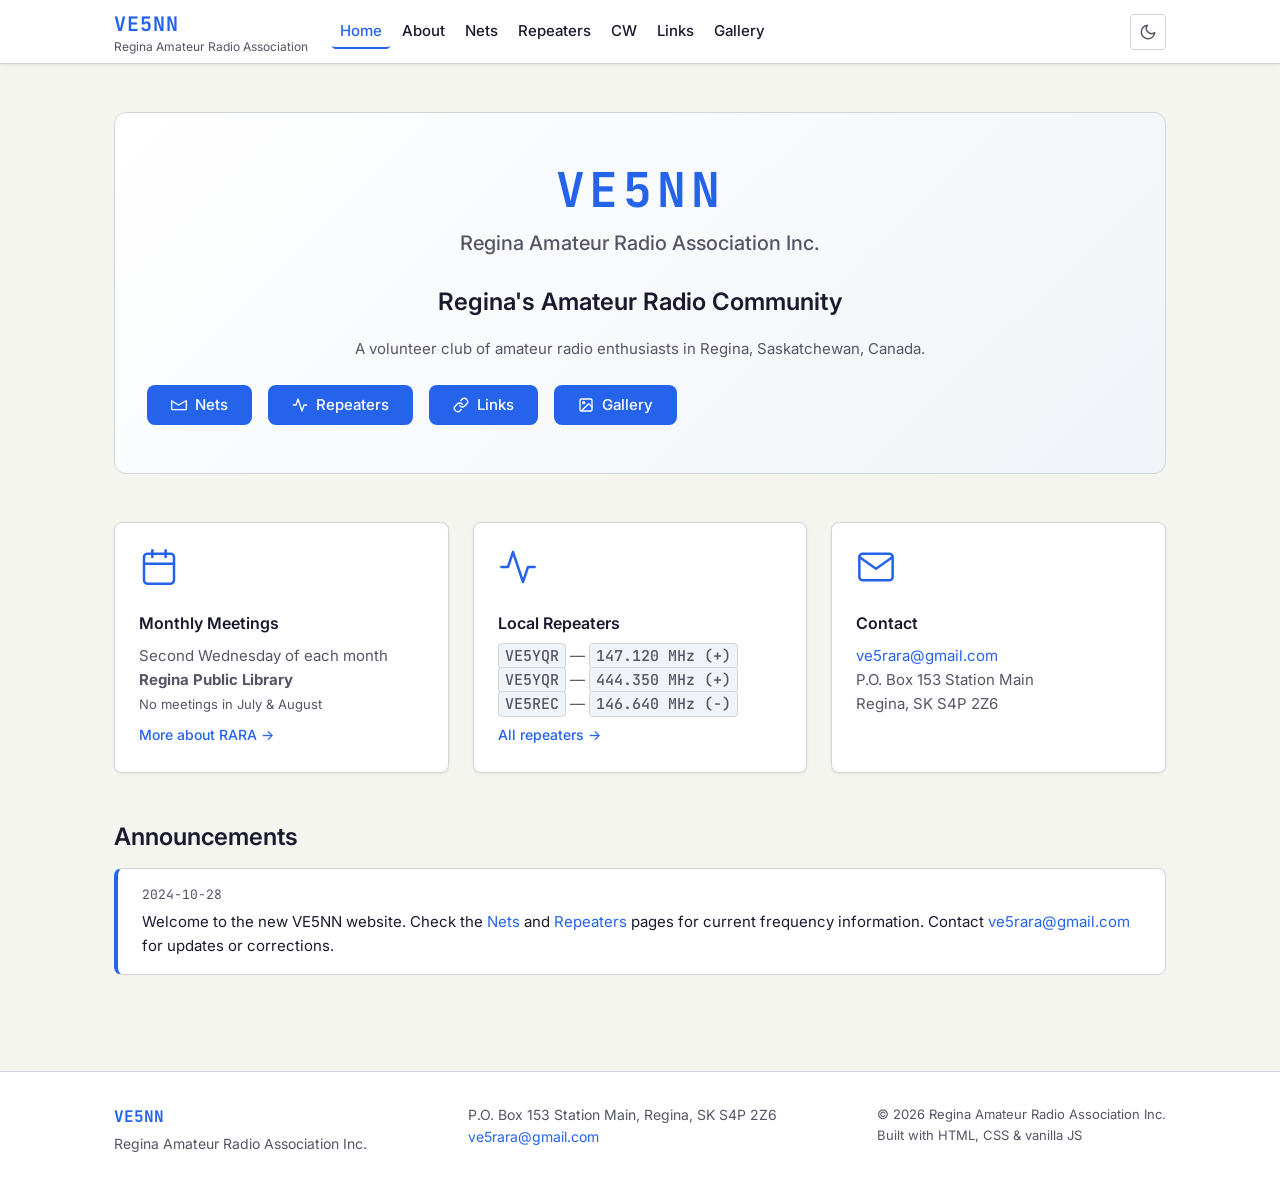
==== index.html @ cd39bb87 "Build VE5NN website — full static site for Regina Amateur Radio Association - 7 pages: Home, About, " ====
<!DOCTYPE html>
<html lang="en" data-theme="light">
<head>
  <meta charset="UTF-8">
  <meta name="viewport" content="width=device-width, initial-scale=1.0">
  <meta name="description" content="Regina Amateur Radio Association — VE5NN. Amateur radio enthusiasts in Regina, Saskatchewan. Meeting schedules, nets, repeaters, and club information.">
  <title>Home — VE5NN Regina Amateur Radio Association</title>
  <link rel="preconnect" href="https://fonts.googleapis.com">
  <link href="https://fonts.googleapis.com/css2?family=Inter:wght@400;500;600;700&family=JetBrains+Mono:wght@500&display=swap" rel="stylesheet">
  <link rel="stylesheet" href="css/reset.css">
  <link rel="stylesheet" href="css/variables.css">
  <link rel="stylesheet" href="css/layout.css">
  <link rel="stylesheet" href="css/components.css">
  <link rel="stylesheet" href="css/utilities.css">
</head>
<body>

  <a href="#main-content" class="skip-link">Skip to main content</a>

  <header role="banner">
    <div class="container">
      <a href="index.html" class="logo">
        VE5NN
        <span class="logo-subtitle">Regina Amateur Radio Association</span>
      </a>
      <nav role="navigation" aria-label="Main">
        <ul>
          <li><a href="index.html" aria-current="page">Home</a></li>
          <li><a href="about.html">About</a></li>
          <li><a href="nets.html">Nets</a></li>
          <li><a href="repeaters.html">Repeaters</a></li>
          <li><a href="cw.html">CW</a></li>
          <li><a href="links.html">Links</a></li>
          <li><a href="gallery.html">Gallery</a></li>
        </ul>
      </nav>
      <div class="header-actions">
        <button class="theme-toggle" aria-label="Switch to dark mode">
          <svg class="icon-moon" xmlns="http://www.w3.org/2000/svg" width="18" height="18" viewBox="0 0 24 24" fill="none" stroke="currentColor" stroke-width="2" stroke-linecap="round" stroke-linejoin="round" aria-hidden="true"><path d="M21 12.79A9 9 0 1 1 11.21 3 7 7 0 0 0 21 12.79z"/></svg>
          <svg class="icon-sun" xmlns="http://www.w3.org/2000/svg" width="18" height="18" viewBox="0 0 24 24" fill="none" stroke="currentColor" stroke-width="2" stroke-linecap="round" stroke-linejoin="round" aria-hidden="true" style="display:none"><circle cx="12" cy="12" r="5"/><line x1="12" y1="1" x2="12" y2="3"/><line x1="12" y1="21" x2="12" y2="23"/><line x1="4.22" y1="4.22" x2="5.64" y2="5.64"/><line x1="18.36" y1="18.36" x2="19.78" y2="19.78"/><line x1="1" y1="12" x2="3" y2="12"/><line x1="21" y1="12" x2="23" y2="12"/><line x1="4.22" y1="19.78" x2="5.64" y2="18.36"/><line x1="18.36" y1="5.64" x2="19.78" y2="4.22"/></svg>
        </button>
        <button class="nav-toggle" aria-label="Open menu" aria-expanded="false">
          <svg xmlns="http://www.w3.org/2000/svg" width="20" height="20" viewBox="0 0 24 24" fill="none" stroke="currentColor" stroke-width="2" stroke-linecap="round" stroke-linejoin="round" aria-hidden="true"><line x1="3" y1="6" x2="21" y2="6"/><line x1="3" y1="12" x2="21" y2="12"/><line x1="3" y1="18" x2="21" y2="18"/></svg>
        </button>
      </div>
    </div>
  </header>

  <!-- Mobile nav overlay -->
  <div class="nav-overlay" aria-hidden="true"></div>
  <nav class="mobile-nav" role="navigation" aria-label="Mobile menu">
    <div class="mobile-nav-header">
      <span class="logo" style="font-size:1rem;">VE5NN</span>
      <button class="mobile-nav-close" aria-label="Close menu">
        <svg xmlns="http://www.w3.org/2000/svg" width="20" height="20" viewBox="0 0 24 24" fill="none" stroke="currentColor" stroke-width="2" stroke-linecap="round" stroke-linejoin="round" aria-hidden="true"><line x1="18" y1="6" x2="6" y2="18"/><line x1="6" y1="6" x2="18" y2="18"/></svg>
      </button>
    </div>
    <ul>
      <li><a href="index.html" aria-current="page">Home</a></li>
      <li><a href="about.html">About</a></li>
      <li><a href="nets.html">Nets</a></li>
      <li><a href="repeaters.html">Repeaters</a></li>
      <li><a href="cw.html">CW</a></li>
      <li><a href="links.html">Links</a></li>
      <li><a href="gallery.html">Gallery</a></li>
    </ul>
  </nav>

  <main role="main" id="main-content">
    <div class="container">

      <!-- Hero -->
      <section class="hero" aria-label="Welcome">
        <div class="hero-callsign">VE5NN</div>
        <div class="hero-name">Regina Amateur Radio Association Inc.</div>
        <p class="hero-tagline">Regina's Amateur Radio Community</p>
        <p class="text-secondary" style="font-size:0.9375rem;">A volunteer club of amateur radio enthusiasts in Regina, Saskatchewan, Canada.</p>
        <div class="quick-links mt-lg">
          <a href="nets.html" class="quick-link-btn">
            <svg xmlns="http://www.w3.org/2000/svg" width="16" height="16" viewBox="0 0 24 24" fill="none" stroke="currentColor" stroke-width="2" stroke-linecap="round" stroke-linejoin="round" aria-hidden="true"><path d="M1 6l10.5 6L22 6"/><path d="M1 6v12a1 1 0 001 1h20a1 1 0 001-1V6"/></svg>
            Nets
          </a>
          <a href="repeaters.html" class="quick-link-btn">
            <svg xmlns="http://www.w3.org/2000/svg" width="16" height="16" viewBox="0 0 24 24" fill="none" stroke="currentColor" stroke-width="2" stroke-linecap="round" stroke-linejoin="round" aria-hidden="true"><polyline points="22 12 18 12 15 21 9 3 6 12 2 12"/></svg>
            Repeaters
          </a>
          <a href="links.html" class="quick-link-btn">
            <svg xmlns="http://www.w3.org/2000/svg" width="16" height="16" viewBox="0 0 24 24" fill="none" stroke="currentColor" stroke-width="2" stroke-linecap="round" stroke-linejoin="round" aria-hidden="true"><path d="M10 13a5 5 0 007.54.54l3-3a5 5 0 00-7.07-7.07l-1.72 1.71"/><path d="M14 11a5 5 0 00-7.54-.54l-3 3a5 5 0 007.07 7.07l1.71-1.71"/></svg>
            Links
          </a>
          <a href="gallery.html" class="quick-link-btn">
            <svg xmlns="http://www.w3.org/2000/svg" width="16" height="16" viewBox="0 0 24 24" fill="none" stroke="currentColor" stroke-width="2" stroke-linecap="round" stroke-linejoin="round" aria-hidden="true"><rect x="3" y="3" width="18" height="18" rx="2"/><circle cx="8.5" cy="8.5" r="1.5"/><polyline points="21 15 16 10 5 21"/></svg>
            Gallery
          </a>
        </div>
      </section>

      <!-- Quick Info Cards -->
      <section class="section" aria-label="Quick information">
        <div class="cards-grid">

          <div class="card">
            <svg class="card-icon" xmlns="http://www.w3.org/2000/svg" viewBox="0 0 24 24" fill="none" stroke="currentColor" stroke-width="1.5" stroke-linecap="round" stroke-linejoin="round" aria-hidden="true"><rect x="3" y="4" width="18" height="18" rx="2" ry="2"/><line x1="16" y1="2" x2="16" y2="6"/><line x1="8" y1="2" x2="8" y2="6"/><line x1="3" y1="10" x2="21" y2="10"/></svg>
            <div class="card-title">Monthly Meetings</div>
            <div class="card-content">
              Second Wednesday of each month<br>
              <strong>Regina Public Library</strong><br>
              <span class="text-xs text-secondary">No meetings in July &amp; August</span>
            </div>
            <a href="about.html" class="card-link">More about RARA →</a>
          </div>

          <div class="card">
            <svg class="card-icon" xmlns="http://www.w3.org/2000/svg" viewBox="0 0 24 24" fill="none" stroke="currentColor" stroke-width="1.5" stroke-linecap="round" stroke-linejoin="round" aria-hidden="true"><polyline points="22 12 18 12 15 21 9 3 6 12 2 12"/></svg>
            <div class="card-title">Local Repeaters</div>
            <div class="card-content">
              <span class="freq">VE5YQR</span> — <span class="freq">147.120 MHz (+)</span><br>
              <span class="freq">VE5YQR</span> — <span class="freq">444.350 MHz (+)</span><br>
              <span class="freq">VE5REC</span> — <span class="freq">146.640 MHz (−)</span>
            </div>
            <a href="repeaters.html" class="card-link">All repeaters →</a>
          </div>

          <div class="card">
            <svg class="card-icon" xmlns="http://www.w3.org/2000/svg" viewBox="0 0 24 24" fill="none" stroke="currentColor" stroke-width="1.5" stroke-linecap="round" stroke-linejoin="round" aria-hidden="true"><path d="M4 4h16c1.1 0 2 .9 2 2v12c0 1.1-.9 2-2 2H4c-1.1 0-2-.9-2-2V6c0-1.1.9-2 2-2z"/><polyline points="22,6 12,13 2,6"/></svg>
            <div class="card-title">Contact</div>
            <div class="card-content">
              <a href="mailto:ve5rara@gmail.com" style="color:var(--color-accent)">ve5rara@gmail.com</a><br>
              P.O. Box 153 Station Main<br>
              Regina, SK S4P 2Z6
            </div>
          </div>

        </div>
      </section>

      <!-- Announcements -->
      <section class="section" aria-label="Announcements">
        <h2 class="section-title">Announcements</h2>
        <div class="announcement-list">
          <div class="announcement-item">
            <div class="announcement-date">2024-10-28</div>
            <p class="announcement-text">Welcome to the new VE5NN website. Check the <a href="nets.html" style="color:var(--color-accent)">Nets</a> and <a href="repeaters.html" style="color:var(--color-accent)">Repeaters</a> pages for current frequency information. Contact <a href="mailto:ve5rara@gmail.com" style="color:var(--color-accent)">ve5rara@gmail.com</a> for updates or corrections.</p>
          </div>
        </div>
      </section>

    </div>
  </main>

  <footer role="contentinfo">
    <div class="container">
      <div>
        <span class="footer-brand">VE5NN</span>
        <span class="text-sm">Regina Amateur Radio Association Inc.</span>
      </div>
      <div class="text-sm">
        P.O. Box 153 Station Main, Regina, SK S4P 2Z6<br>
        <a href="mailto:ve5rara@gmail.com">ve5rara@gmail.com</a>
      </div>
      <div class="text-xs text-secondary">
        &copy; <span id="year"></span> Regina Amateur Radio Association Inc.<br>
        Built with HTML, CSS &amp; vanilla JS
      </div>
    </div>
  </footer>

  <script defer src="js/theme.js"></script>
  <script defer src="js/nav.js"></script>
</body>
</html>
---- css/variables.css ----
/* CSS Custom Properties */

:root {
  /* Light theme (default) */
  --color-bg: #F5F5F0;
  --color-surface: #FFFFFF;
  --color-text-primary: #1A1A2E;
  --color-text-secondary: #555566;
  --color-accent: #2563EB;
  --color-accent-hover: #1D4ED8;
  --color-accent-secondary: #16A34A;
  --color-border: #D1D5DB;
  --color-mono-bg: #F0F4F8;

  /* Spacing */
  --space-xs: 0.25rem;
  --space-sm: 0.5rem;
  --space-md: 1rem;
  --space-lg: 1.5rem;
  --space-xl: 2rem;
  --space-2xl: 3rem;

  /* Typography */
  --font-body: 'Inter', system-ui, -apple-system, sans-serif;
  --font-mono: 'JetBrains Mono', 'Courier New', monospace;

  /* Layout */
  --max-width: 1100px;
  --header-height: 64px;

  /* Borders & radius */
  --radius-sm: 4px;
  --radius-md: 8px;
  --radius-lg: 12px;

  /* Shadows */
  --shadow-sm: 0 1px 3px rgba(0, 0, 0, 0.08);
  --shadow-md: 0 4px 12px rgba(0, 0, 0, 0.1);

  /* Transitions */
  --transition: 200ms ease;
}

[data-theme="dark"] {
  --color-bg: #0F0F1A;
  --color-surface: #1A1A2E;
  --color-text-primary: #E5E5E5;
  --color-text-secondary: #9CA3AF;
  --color-accent: #3B82F6;
  --color-accent-hover: #60A5FA;
  --color-accent-secondary: #22C55E;
  --color-border: #374151;
  --color-mono-bg: #1E293B;
  --shadow-sm: 0 1px 3px rgba(0, 0, 0, 0.3);
  --shadow-md: 0 4px 12px rgba(0, 0, 0, 0.4);
}

@media (prefers-reduced-motion: reduce) {
  *, *::before, *::after {
    animation-duration: 0.01ms !important;
    animation-iteration-count: 1 !important;
    transition-duration: 0.01ms !important;
  }
}
---- css/layout.css ----
/* Layout — Header, Footer, Grid, Responsive */

body {
  font-family: var(--font-body);
  background-color: var(--color-bg);
  color: var(--color-text-primary);
  font-size: 1rem;
  line-height: 1.6;
  transition: background-color var(--transition), color var(--transition);
}

/* Skip to content */
.skip-link {
  position: absolute;
  left: -9999px;
  top: var(--space-sm);
  z-index: 9999;
  padding: var(--space-sm) var(--space-md);
  background: var(--color-accent);
  color: #fff;
  border-radius: var(--radius-sm);
  font-weight: 600;
}
.skip-link:focus {
  left: var(--space-md);
}

/* Container */
.container {
  width: 100%;
  max-width: var(--max-width);
  margin: 0 auto;
  padding: 0 var(--space-lg);
}

/* ── Header ── */
header[role="banner"] {
  position: sticky;
  top: 0;
  z-index: 100;
  height: var(--header-height);
  background-color: var(--color-surface);
  border-bottom: 1px solid var(--color-border);
  box-shadow: var(--shadow-sm);
  transition: background-color var(--transition);
}

header[role="banner"] .container {
  height: 100%;
  display: flex;
  align-items: center;
  gap: var(--space-lg);
}

.logo {
  font-family: var(--font-mono);
  font-weight: 700;
  font-size: 1.25rem;
  color: var(--color-accent);
  letter-spacing: 0.05em;
  white-space: nowrap;
  flex-shrink: 0;
}
.logo:hover { color: var(--color-accent-hover); }

.logo-subtitle {
  font-family: var(--font-body);
  font-size: 0.75rem;
  font-weight: 400;
  color: var(--color-text-secondary);
  display: block;
  line-height: 1.2;
  letter-spacing: 0;
}

nav[role="navigation"] {
  flex: 1;
}

nav[role="navigation"] ul {
  display: flex;
  gap: var(--space-xs);
}

nav[role="navigation"] a {
  display: block;
  padding: var(--space-xs) var(--space-sm);
  font-size: 0.9375rem;
  font-weight: 500;
  color: var(--color-text-primary);
  border-radius: var(--radius-sm);
  border-bottom: 2px solid transparent;
  transition: color var(--transition), border-color var(--transition), background-color var(--transition);
}

nav[role="navigation"] a:hover,
nav[role="navigation"] a:focus-visible {
  color: var(--color-accent);
  background-color: color-mix(in srgb, var(--color-accent) 8%, transparent);
}

nav[role="navigation"] a[aria-current="page"] {
  color: var(--color-accent);
  border-bottom-color: var(--color-accent);
}

/* Header buttons */
.header-actions {
  display: flex;
  align-items: center;
  gap: var(--space-sm);
  margin-left: auto;
}

.theme-toggle,
.nav-toggle {
  background: none;
  border: 1px solid var(--color-border);
  border-radius: var(--radius-sm);
  padding: var(--space-xs);
  cursor: pointer;
  color: var(--color-text-secondary);
  display: flex;
  align-items: center;
  justify-content: center;
  width: 36px;
  height: 36px;
  transition: color var(--transition), border-color var(--transition), background-color var(--transition);
}

.theme-toggle:hover,
.nav-toggle:hover {
  color: var(--color-accent);
  border-color: var(--color-accent);
}

.theme-toggle:focus-visible,
.nav-toggle:focus-visible {
  outline: 2px solid var(--color-accent);
  outline-offset: 2px;
}

.nav-toggle { display: none; }

/* ── Mobile Nav Overlay ── */
.nav-overlay {
  display: none;
  position: fixed;
  inset: 0;
  background: rgba(0, 0, 0, 0.5);
  z-index: 200;
}

.nav-overlay.open { display: block; }

.mobile-nav {
  position: fixed;
  top: 0;
  right: -100%;
  width: min(320px, 85vw);
  height: 100%;
  background: var(--color-surface);
  z-index: 201;
  padding: var(--space-lg);
  transition: right 0.25s ease;
  overflow-y: auto;
  box-shadow: var(--shadow-md);
}

.mobile-nav.open { right: 0; }

.mobile-nav-header {
  display: flex;
  justify-content: space-between;
  align-items: center;
  margin-bottom: var(--space-xl);
  padding-bottom: var(--space-md);
  border-bottom: 1px solid var(--color-border);
}

.mobile-nav-close {
  background: none;
  border: none;
  cursor: pointer;
  color: var(--color-text-secondary);
  padding: var(--space-xs);
  border-radius: var(--radius-sm);
}

.mobile-nav ul {
  display: flex;
  flex-direction: column;
  gap: var(--space-xs);
}

.mobile-nav a {
  display: block;
  padding: var(--space-sm) var(--space-md);
  font-size: 1rem;
  font-weight: 500;
  color: var(--color-text-primary);
  border-radius: var(--radius-sm);
  border-left: 3px solid transparent;
  transition: color var(--transition), background-color var(--transition), border-color var(--transition);
}

.mobile-nav a:hover,
.mobile-nav a[aria-current="page"] {
  color: var(--color-accent);
  background-color: color-mix(in srgb, var(--color-accent) 8%, transparent);
  border-left-color: var(--color-accent);
}

/* ── Main Content ── */
main[role="main"] {
  min-height: calc(100vh - var(--header-height) - 160px);
  padding: var(--space-2xl) 0;
}

.page-title {
  font-size: 2rem;
  font-weight: 700;
  color: var(--color-text-primary);
  margin-bottom: var(--space-xl);
  padding-bottom: var(--space-md);
  border-bottom: 2px solid var(--color-border);
  line-height: 1.3;
}

.section {
  margin-bottom: var(--space-2xl);
}

.section-title {
  font-size: 1.5rem;
  font-weight: 600;
  margin-bottom: var(--space-md);
  color: var(--color-text-primary);
  line-height: 1.3;
}

.section-subtitle {
  font-size: 1.25rem;
  font-weight: 600;
  margin-bottom: var(--space-md);
  color: var(--color-text-primary);
}

/* ── Footer ── */
footer[role="contentinfo"] {
  background-color: var(--color-surface);
  border-top: 1px solid var(--color-border);
  padding: var(--space-xl) 0;
  color: var(--color-text-secondary);
  font-size: 0.875rem;
}

footer[role="contentinfo"] .container {
  display: flex;
  flex-wrap: wrap;
  gap: var(--space-md);
  justify-content: space-between;
  align-items: flex-start;
}

.footer-brand {
  font-family: var(--font-mono);
  font-weight: 700;
  font-size: 1rem;
  color: var(--color-accent);
  display: block;
  margin-bottom: var(--space-xs);
}

footer a {
  color: var(--color-accent);
  transition: color var(--transition);
}
footer a:hover { color: var(--color-accent-hover); }

/* ── Hero ── */
.hero {
  background: linear-gradient(135deg, var(--color-surface) 0%, var(--color-mono-bg) 100%);
  border: 1px solid var(--color-border);
  border-radius: var(--radius-lg);
  padding: var(--space-2xl) var(--space-xl);
  margin-bottom: var(--space-2xl);
  text-align: center;
}

.hero-callsign {
  font-family: var(--font-mono);
  font-size: 3rem;
  font-weight: 700;
  color: var(--color-accent);
  letter-spacing: 0.1em;
  line-height: 1.2;
}

.hero-name {
  font-size: 1.25rem;
  font-weight: 500;
  color: var(--color-text-secondary);
  margin-top: var(--space-sm);
  margin-bottom: var(--space-lg);
}

.hero-tagline {
  font-size: 1.5rem;
  font-weight: 600;
  color: var(--color-text-primary);
  margin-bottom: var(--space-md);
}

/* ── Quick Info Cards ── */
.cards-grid {
  display: grid;
  grid-template-columns: repeat(auto-fit, minmax(260px, 1fr));
  gap: var(--space-lg);
  margin-bottom: var(--space-2xl);
}

/* ── Quick Links Row ── */
.quick-links {
  display: flex;
  flex-wrap: wrap;
  gap: var(--space-md);
  margin-top: var(--space-lg);
}

.quick-link-btn {
  display: inline-flex;
  align-items: center;
  gap: var(--space-sm);
  padding: var(--space-sm) var(--space-lg);
  background: var(--color-accent);
  color: #fff;
  border-radius: var(--radius-md);
  font-weight: 500;
  font-size: 0.9375rem;
  transition: background-color var(--transition), transform var(--transition);
}
.quick-link-btn:hover {
  background: var(--color-accent-hover);
  color: #fff;
  transform: translateY(-1px);
}

/* ── Responsive ── */
@media (max-width: 640px) {
  nav[role="navigation"] { display: none; }
  .nav-toggle { display: flex; }

  .hero-callsign { font-size: 2rem; }
  .hero-tagline { font-size: 1.25rem; }

  .page-title { font-size: 1.5rem; }
  .section-title { font-size: 1.25rem; }

  footer[role="contentinfo"] .container {
    flex-direction: column;
  }
}

@media (min-width: 641px) {
  .nav-toggle { display: none; }
}
---- css/components.css ----
/* Components — Cards, Tables, Alerts, Gallery */

/* ── Info Card ── */
.card {
  background: var(--color-surface);
  border: 1px solid var(--color-border);
  border-radius: var(--radius-md);
  padding: var(--space-lg);
  box-shadow: var(--shadow-sm);
  transition: box-shadow var(--transition), transform var(--transition);
}

.card:hover {
  box-shadow: var(--shadow-md);
  transform: translateY(-2px);
}

.card-icon {
  width: 2.5rem;
  height: 2.5rem;
  color: var(--color-accent);
  margin-bottom: var(--space-md);
}

.card-title {
  font-size: 1rem;
  font-weight: 600;
  margin-bottom: var(--space-sm);
  color: var(--color-text-primary);
}

.card-content {
  font-size: 0.9375rem;
  color: var(--color-text-secondary);
  line-height: 1.6;
}

.card-link {
  display: inline-block;
  margin-top: var(--space-sm);
  color: var(--color-accent);
  font-size: 0.875rem;
  font-weight: 500;
  transition: color var(--transition);
}
.card-link:hover { color: var(--color-accent-hover); text-decoration: underline; }

/* ── Data Table ── */
.table-wrapper {
  overflow-x: auto;
  -webkit-overflow-scrolling: touch;
  border: 1px solid var(--color-border);
  border-radius: var(--radius-md);
  box-shadow: var(--shadow-sm);
}

.data-table {
  width: 100%;
  border-collapse: collapse;
  font-size: 0.875rem;
  background: var(--color-surface);
}

.data-table thead {
  background: var(--color-mono-bg);
}

.data-table th {
  text-align: left;
  padding: 0.75rem 1rem;
  border-bottom: 2px solid var(--color-accent);
  font-weight: 600;
  font-size: 0.8125rem;
  text-transform: uppercase;
  letter-spacing: 0.05em;
  color: var(--color-text-secondary);
  white-space: nowrap;
}

.data-table td {
  padding: 0.625rem 1rem;
  border-bottom: 1px solid var(--color-border);
  color: var(--color-text-primary);
}

.data-table tbody tr:last-child td {
  border-bottom: none;
}

.data-table tbody tr:hover {
  background-color: color-mix(in srgb, var(--color-accent) 4%, transparent);
}

/* ── Alert Banner ── */
.alert {
  padding: 0.75rem 1rem;
  border-radius: var(--radius-sm);
  border-left: 3px solid var(--color-accent-secondary);
  background-color: color-mix(in srgb, var(--color-accent-secondary) 10%, transparent);
  font-size: 0.875rem;
  color: var(--color-text-primary);
  margin-bottom: var(--space-lg);
}

.alert strong { font-weight: 600; }

.alert-info {
  border-left-color: var(--color-accent);
  background-color: color-mix(in srgb, var(--color-accent) 8%, transparent);
}

/* ── Link Card (Links page) ── */
.link-category {
  margin-bottom: var(--space-xl);
}

.link-category-title {
  font-size: 1.25rem;
  font-weight: 600;
  margin-bottom: var(--space-md);
  padding-bottom: var(--space-sm);
  border-bottom: 1px solid var(--color-border);
  color: var(--color-text-primary);
}

.link-list {
  display: flex;
  flex-direction: column;
  gap: var(--space-sm);
}

.link-item {
  display: flex;
  align-items: flex-start;
  gap: var(--space-sm);
  padding: var(--space-sm) var(--space-md);
  background: var(--color-surface);
  border: 1px solid var(--color-border);
  border-radius: var(--radius-sm);
  transition: border-color var(--transition), box-shadow var(--transition);
}

.link-item:hover {
  border-color: var(--color-accent);
  box-shadow: var(--shadow-sm);
}

.link-item a {
  color: var(--color-accent);
  font-weight: 500;
  font-size: 0.9375rem;
  flex: 1;
  transition: color var(--transition);
}

.link-item a:hover {
  color: var(--color-accent-hover);
  text-decoration: underline;
}

.link-ext-icon {
  flex-shrink: 0;
  width: 14px;
  height: 14px;
  color: var(--color-text-secondary);
  margin-top: 3px;
}

/* ── Gallery Grid ── */
.gallery-grid {
  display: grid;
  grid-template-columns: repeat(3, 1fr);
  gap: var(--space-md);
}

.gallery-tile {
  border-radius: var(--radius-md);
  overflow: hidden;
  background: var(--color-surface);
  border: 1px solid var(--color-border);
  cursor: pointer;
  transition: transform var(--transition), box-shadow var(--transition);
}

.gallery-tile:hover {
  transform: scale(1.02);
  box-shadow: var(--shadow-md);
}

.gallery-tile-img {
  width: 100%;
  aspect-ratio: 4 / 3;
  object-fit: cover;
  background: var(--color-mono-bg);
  display: flex;
  align-items: center;
  justify-content: center;
  color: var(--color-text-secondary);
  font-size: 0.875rem;
}

.gallery-tile-caption {
  padding: var(--space-sm) var(--space-md);
  font-size: 0.8125rem;
  color: var(--color-text-secondary);
}

.gallery-tile-caption strong {
  color: var(--color-text-primary);
  display: block;
  font-size: 0.875rem;
}

/* ── Gallery Lightbox ── */
.lightbox-overlay {
  display: none;
  position: fixed;
  inset: 0;
  background: rgba(0, 0, 0, 0.85);
  z-index: 300;
  align-items: center;
  justify-content: center;
  padding: var(--space-lg);
}

.lightbox-overlay.open {
  display: flex;
}

.lightbox-content {
  position: relative;
  max-width: 900px;
  width: 100%;
}

.lightbox-img {
  width: 100%;
  border-radius: var(--radius-md);
}

.lightbox-close {
  position: absolute;
  top: -40px;
  right: 0;
  background: none;
  border: none;
  color: #fff;
  font-size: 1.5rem;
  cursor: pointer;
  padding: var(--space-xs);
}

/* ── Announcement ── */
.announcement-list {
  display: flex;
  flex-direction: column;
  gap: var(--space-md);
}

.announcement-item {
  padding: var(--space-md) var(--space-lg);
  background: var(--color-surface);
  border: 1px solid var(--color-border);
  border-radius: var(--radius-md);
  border-left: 4px solid var(--color-accent);
}

.announcement-date {
  font-size: 0.8125rem;
  color: var(--color-text-secondary);
  margin-bottom: var(--space-xs);
  font-family: var(--font-mono);
}

.announcement-text {
  font-size: 0.9375rem;
  color: var(--color-text-primary);
}

/* ── CW Stub ── */
.cw-stub {
  text-align: center;
  padding: var(--space-2xl);
  background: var(--color-surface);
  border: 1px solid var(--color-border);
  border-radius: var(--radius-lg);
}

.cw-stub-title {
  font-family: var(--font-mono);
  font-size: 1.5rem;
  color: var(--color-accent);
  margin-bottom: var(--space-md);
}

/* ── Prose text ── */
.prose p {
  margin-bottom: var(--space-md);
  color: var(--color-text-primary);
}

.prose p:last-child {
  margin-bottom: 0;
}

.prose a {
  color: var(--color-accent);
  text-decoration: underline;
  text-underline-offset: 2px;
}

.prose a:hover {
  color: var(--color-accent-hover);
}

/* ── Responsive ── */
@media (max-width: 768px) {
  .gallery-grid {
    grid-template-columns: repeat(2, 1fr);
  }
}

@media (max-width: 640px) {
  .gallery-grid {
    grid-template-columns: 1fr;
  }
}
---- css/utilities.css ----
/* Utilities */

/* Screen-reader only */
.sr-only {
  position: absolute;
  width: 1px;
  height: 1px;
  padding: 0;
  margin: -1px;
  overflow: hidden;
  clip: rect(0, 0, 0, 0);
  white-space: nowrap;
  border: 0;
}

/* Frequency / callsign monospace */
.freq, .callsign {
  font-family: var(--font-mono);
  font-weight: 500;
  font-size: 0.9375rem;
  background: var(--color-mono-bg);
  padding: 0.125rem 0.375rem;
  border-radius: var(--radius-sm);
  border: 1px solid var(--color-border);
}

/* Text helpers */
.text-secondary { color: var(--color-text-secondary); }
.text-accent    { color: var(--color-accent); }
.text-mono      { font-family: var(--font-mono); }
.text-sm        { font-size: 0.875rem; }
.text-xs        { font-size: 0.8125rem; }

/* Spacing helpers */
.mt-sm  { margin-top: var(--space-sm); }
.mt-md  { margin-top: var(--space-md); }
.mt-lg  { margin-top: var(--space-lg); }
.mb-md  { margin-bottom: var(--space-md); }
.mb-lg  { margin-bottom: var(--space-lg); }
.mb-xl  { margin-bottom: var(--space-xl); }
.mb-2xl { margin-bottom: var(--space-2xl); }

/* Flex helpers */
.flex           { display: flex; }
.flex-col       { flex-direction: column; }
.items-center   { align-items: center; }
.gap-sm         { gap: var(--space-sm); }
.gap-md         { gap: var(--space-md); }

/* Focus visible default */
:focus-visible {
  outline: 2px solid var(--color-accent);
  outline-offset: 2px;
}
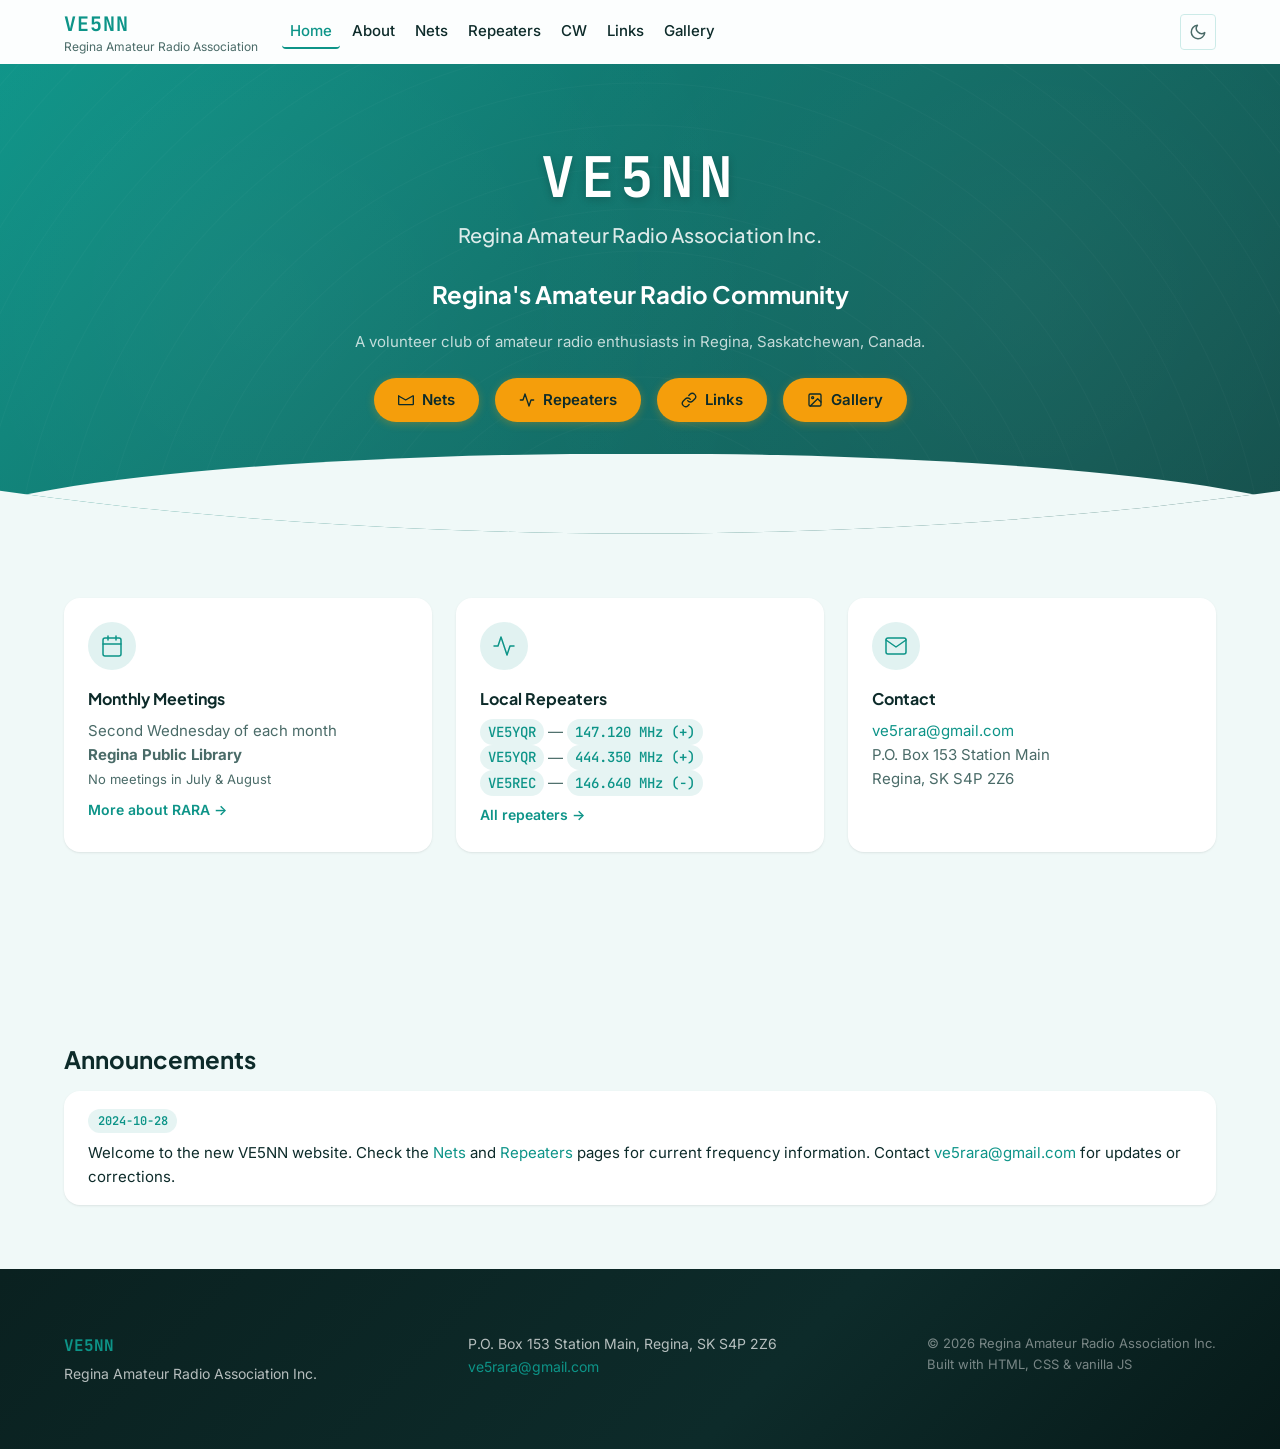
==== commit 35d21c93: "Visual redesign: teal/amber palette, Plus Jakarta Sans, full-width hero - New teal/amber color palet" ====
--- a/index.html
+++ b/index.html
@@ -6,7 +6,7 @@
   <meta name="description" content="Regina Amateur Radio Association — VE5NN. Amateur radio enthusiasts in Regina, Saskatchewan. Meeting schedules, nets, repeaters, and club information.">
   <title>Home — VE5NN Regina Amateur Radio Association</title>
   <link rel="preconnect" href="https://fonts.googleapis.com">
-  <link href="https://fonts.googleapis.com/css2?family=Inter:wght@400;500;600;700&family=JetBrains+Mono:wght@500&display=swap" rel="stylesheet">
+  <link href="https://fonts.googleapis.com/css2?family=Plus+Jakarta+Sans:wght@400;500;600;700&family=Inter:wght@400;500;600;700&family=JetBrains+Mono:wght@500&display=swap" rel="stylesheet">
   <link rel="stylesheet" href="css/reset.css">
   <link rel="stylesheet" href="css/variables.css">
   <link rel="stylesheet" href="css/layout.css">
@@ -67,40 +67,45 @@
   </nav>
 
   <main role="main" id="main-content">
-    <div class="container">
 
-      <!-- Hero -->
+      <!-- Hero (full-width) -->
       <section class="hero" aria-label="Welcome">
-        <div class="hero-callsign">VE5NN</div>
-        <div class="hero-name">Regina Amateur Radio Association Inc.</div>
-        <p class="hero-tagline">Regina's Amateur Radio Community</p>
-        <p class="text-secondary" style="font-size:0.9375rem;">A volunteer club of amateur radio enthusiasts in Regina, Saskatchewan, Canada.</p>
-        <div class="quick-links mt-lg">
-          <a href="nets.html" class="quick-link-btn">
-            <svg xmlns="http://www.w3.org/2000/svg" width="16" height="16" viewBox="0 0 24 24" fill="none" stroke="currentColor" stroke-width="2" stroke-linecap="round" stroke-linejoin="round" aria-hidden="true"><path d="M1 6l10.5 6L22 6"/><path d="M1 6v12a1 1 0 001 1h20a1 1 0 001-1V6"/></svg>
-            Nets
-          </a>
-          <a href="repeaters.html" class="quick-link-btn">
-            <svg xmlns="http://www.w3.org/2000/svg" width="16" height="16" viewBox="0 0 24 24" fill="none" stroke="currentColor" stroke-width="2" stroke-linecap="round" stroke-linejoin="round" aria-hidden="true"><polyline points="22 12 18 12 15 21 9 3 6 12 2 12"/></svg>
-            Repeaters
-          </a>
-          <a href="links.html" class="quick-link-btn">
-            <svg xmlns="http://www.w3.org/2000/svg" width="16" height="16" viewBox="0 0 24 24" fill="none" stroke="currentColor" stroke-width="2" stroke-linecap="round" stroke-linejoin="round" aria-hidden="true"><path d="M10 13a5 5 0 007.54.54l3-3a5 5 0 00-7.07-7.07l-1.72 1.71"/><path d="M14 11a5 5 0 00-7.54-.54l-3 3a5 5 0 007.07 7.07l1.71-1.71"/></svg>
-            Links
-          </a>
-          <a href="gallery.html" class="quick-link-btn">
-            <svg xmlns="http://www.w3.org/2000/svg" width="16" height="16" viewBox="0 0 24 24" fill="none" stroke="currentColor" stroke-width="2" stroke-linecap="round" stroke-linejoin="round" aria-hidden="true"><rect x="3" y="3" width="18" height="18" rx="2"/><circle cx="8.5" cy="8.5" r="1.5"/><polyline points="21 15 16 10 5 21"/></svg>
-            Gallery
-          </a>
+        <div class="container">
+          <div class="hero-callsign">VE5NN</div>
+          <div class="hero-name">Regina Amateur Radio Association Inc.</div>
+          <p class="hero-tagline">Regina's Amateur Radio Community</p>
+          <p class="text-secondary" style="font-size:0.9375rem;">A volunteer club of amateur radio enthusiasts in Regina, Saskatchewan, Canada.</p>
+          <div class="quick-links mt-lg">
+            <a href="nets.html" class="quick-link-btn">
+              <svg xmlns="http://www.w3.org/2000/svg" width="16" height="16" viewBox="0 0 24 24" fill="none" stroke="currentColor" stroke-width="2" stroke-linecap="round" stroke-linejoin="round" aria-hidden="true"><path d="M1 6l10.5 6L22 6"/><path d="M1 6v12a1 1 0 001 1h20a1 1 0 001-1V6"/></svg>
+              Nets
+            </a>
+            <a href="repeaters.html" class="quick-link-btn">
+              <svg xmlns="http://www.w3.org/2000/svg" width="16" height="16" viewBox="0 0 24 24" fill="none" stroke="currentColor" stroke-width="2" stroke-linecap="round" stroke-linejoin="round" aria-hidden="true"><polyline points="22 12 18 12 15 21 9 3 6 12 2 12"/></svg>
+              Repeaters
+            </a>
+            <a href="links.html" class="quick-link-btn">
+              <svg xmlns="http://www.w3.org/2000/svg" width="16" height="16" viewBox="0 0 24 24" fill="none" stroke="currentColor" stroke-width="2" stroke-linecap="round" stroke-linejoin="round" aria-hidden="true"><path d="M10 13a5 5 0 007.54.54l3-3a5 5 0 00-7.07-7.07l-1.72 1.71"/><path d="M14 11a5 5 0 00-7.54-.54l-3 3a5 5 0 007.07 7.07l1.71-1.71"/></svg>
+              Links
+            </a>
+            <a href="gallery.html" class="quick-link-btn">
+              <svg xmlns="http://www.w3.org/2000/svg" width="16" height="16" viewBox="0 0 24 24" fill="none" stroke="currentColor" stroke-width="2" stroke-linecap="round" stroke-linejoin="round" aria-hidden="true"><rect x="3" y="3" width="18" height="18" rx="2"/><circle cx="8.5" cy="8.5" r="1.5"/><polyline points="21 15 16 10 5 21"/></svg>
+              Gallery
+            </a>
+          </div>
         </div>
       </section>
+
+    <div class="container">
 
       <!-- Quick Info Cards -->
       <section class="section" aria-label="Quick information">
         <div class="cards-grid">
 
           <div class="card">
-            <svg class="card-icon" xmlns="http://www.w3.org/2000/svg" viewBox="0 0 24 24" fill="none" stroke="currentColor" stroke-width="1.5" stroke-linecap="round" stroke-linejoin="round" aria-hidden="true"><rect x="3" y="4" width="18" height="18" rx="2" ry="2"/><line x1="16" y1="2" x2="16" y2="6"/><line x1="8" y1="2" x2="8" y2="6"/><line x1="3" y1="10" x2="21" y2="10"/></svg>
+            <div class="card-icon-wrap">
+              <svg class="card-icon" xmlns="http://www.w3.org/2000/svg" viewBox="0 0 24 24" fill="none" stroke="currentColor" stroke-width="1.5" stroke-linecap="round" stroke-linejoin="round" aria-hidden="true"><rect x="3" y="4" width="18" height="18" rx="2" ry="2"/><line x1="16" y1="2" x2="16" y2="6"/><line x1="8" y1="2" x2="8" y2="6"/><line x1="3" y1="10" x2="21" y2="10"/></svg>
+            </div>
             <div class="card-title">Monthly Meetings</div>
             <div class="card-content">
               Second Wednesday of each month<br>
@@ -111,7 +116,9 @@
           </div>
 
           <div class="card">
-            <svg class="card-icon" xmlns="http://www.w3.org/2000/svg" viewBox="0 0 24 24" fill="none" stroke="currentColor" stroke-width="1.5" stroke-linecap="round" stroke-linejoin="round" aria-hidden="true"><polyline points="22 12 18 12 15 21 9 3 6 12 2 12"/></svg>
+            <div class="card-icon-wrap">
+              <svg class="card-icon" xmlns="http://www.w3.org/2000/svg" viewBox="0 0 24 24" fill="none" stroke="currentColor" stroke-width="1.5" stroke-linecap="round" stroke-linejoin="round" aria-hidden="true"><polyline points="22 12 18 12 15 21 9 3 6 12 2 12"/></svg>
+            </div>
             <div class="card-title">Local Repeaters</div>
             <div class="card-content">
               <span class="freq">VE5YQR</span> — <span class="freq">147.120 MHz (+)</span><br>
@@ -122,7 +129,9 @@
           </div>
 
           <div class="card">
-            <svg class="card-icon" xmlns="http://www.w3.org/2000/svg" viewBox="0 0 24 24" fill="none" stroke="currentColor" stroke-width="1.5" stroke-linecap="round" stroke-linejoin="round" aria-hidden="true"><path d="M4 4h16c1.1 0 2 .9 2 2v12c0 1.1-.9 2-2 2H4c-1.1 0-2-.9-2-2V6c0-1.1.9-2 2-2z"/><polyline points="22,6 12,13 2,6"/></svg>
+            <div class="card-icon-wrap">
+              <svg class="card-icon" xmlns="http://www.w3.org/2000/svg" viewBox="0 0 24 24" fill="none" stroke="currentColor" stroke-width="1.5" stroke-linecap="round" stroke-linejoin="round" aria-hidden="true"><path d="M4 4h16c1.1 0 2 .9 2 2v12c0 1.1-.9 2-2 2H4c-1.1 0-2-.9-2-2V6c0-1.1.9-2 2-2z"/><polyline points="22,6 12,13 2,6"/></svg>
+            </div>
             <div class="card-title">Contact</div>
             <div class="card-content">
               <a href="mailto:ve5rara@gmail.com" style="color:var(--color-accent)">ve5rara@gmail.com</a><br>
--- a/css/variables.css
+++ b/css/variables.css
@@ -2,15 +2,16 @@
 
 :root {
   /* Light theme (default) */
-  --color-bg: #F5F5F0;
+  --color-bg: #F0F9F8;
   --color-surface: #FFFFFF;
-  --color-text-primary: #1A1A2E;
-  --color-text-secondary: #555566;
-  --color-accent: #2563EB;
-  --color-accent-hover: #1D4ED8;
-  --color-accent-secondary: #16A34A;
-  --color-border: #D1D5DB;
-  --color-mono-bg: #F0F4F8;
+  --color-text-primary: #0D2B2A;
+  --color-text-secondary: #4A6B68;
+  --color-accent: #0D9488;
+  --color-accent-hover: #0F766E;
+  --color-accent-secondary: #F59E0B;
+  --color-accent-secondary-hover: #D97706;
+  --color-border: #CCEBE8;
+  --color-mono-bg: #E6F4F3;
 
   /* Spacing */
   --space-xs: 0.25rem;
@@ -18,41 +19,76 @@
   --space-md: 1rem;
   --space-lg: 1.5rem;
   --space-xl: 2rem;
-  --space-2xl: 3rem;
+  --space-2xl: 4rem;
 
   /* Typography */
+  --font-heading: 'Plus Jakarta Sans', 'Inter', system-ui, -apple-system, sans-serif;
   --font-body: 'Inter', system-ui, -apple-system, sans-serif;
   --font-mono: 'JetBrains Mono', 'Courier New', monospace;
 
   /* Layout */
-  --max-width: 1100px;
+  --max-width: 1200px;
   --header-height: 64px;
 
   /* Borders & radius */
   --radius-sm: 4px;
   --radius-md: 8px;
-  --radius-lg: 12px;
+  --radius-lg: 16px;
+  --radius-pill: 9999px;
 
   /* Shadows */
-  --shadow-sm: 0 1px 3px rgba(0, 0, 0, 0.08);
-  --shadow-md: 0 4px 12px rgba(0, 0, 0, 0.1);
+  --shadow-sm: 0 1px 3px rgba(0, 0, 0, 0.06), 0 1px 2px rgba(0, 0, 0, 0.04);
+  --shadow-md: 0 4px 16px rgba(0, 0, 0, 0.08), 0 2px 6px rgba(0, 0, 0, 0.05);
+  --shadow-lg: 0 8px 32px rgba(0, 0, 0, 0.1), 0 4px 12px rgba(0, 0, 0, 0.06);
 
   /* Transitions */
-  --transition: 200ms ease;
+  --transition: 250ms cubic-bezier(0.4, 0, 0.2, 1);
 }
 
 [data-theme="dark"] {
-  --color-bg: #0F0F1A;
-  --color-surface: #1A1A2E;
-  --color-text-primary: #E5E5E5;
-  --color-text-secondary: #9CA3AF;
-  --color-accent: #3B82F6;
-  --color-accent-hover: #60A5FA;
-  --color-accent-secondary: #22C55E;
-  --color-border: #374151;
-  --color-mono-bg: #1E293B;
-  --shadow-sm: 0 1px 3px rgba(0, 0, 0, 0.3);
-  --shadow-md: 0 4px 12px rgba(0, 0, 0, 0.4);
+  --color-bg: #071A19;
+  --color-surface: #0D2B2A;
+  --color-text-primary: #E2F0EF;
+  --color-text-secondary: #7FB5B0;
+  --color-accent: #2DD4BF;
+  --color-accent-hover: #5EEAD4;
+  --color-accent-secondary: #FBBF24;
+  --color-accent-secondary-hover: #FCD34D;
+  --color-border: #1A3F3D;
+  --color-mono-bg: #112625;
+  --shadow-sm: 0 1px 3px rgba(0, 0, 0, 0.4);
+  --shadow-md: 0 4px 16px rgba(0, 0, 0, 0.5);
+  --shadow-lg: 0 8px 32px rgba(0, 0, 0, 0.6);
+}
+
+@keyframes fadeIn {
+  from { opacity: 0; transform: translateY(8px); }
+  to   { opacity: 1; transform: translateY(0); }
+}
+
+body {
+  animation: fadeIn 0.35s cubic-bezier(0.4, 0, 0.2, 1) both;
+}
+
+/* Scrollbar */
+::-webkit-scrollbar {
+  width: 8px;
+}
+::-webkit-scrollbar-track {
+  background: var(--color-bg);
+}
+::-webkit-scrollbar-thumb {
+  background: var(--color-accent);
+  border-radius: var(--radius-pill);
+}
+::-webkit-scrollbar-thumb:hover {
+  background: var(--color-accent-hover);
+}
+
+/* Text selection */
+::selection {
+  background: var(--color-accent);
+  color: #fff;
 }
 
 @media (prefers-reduced-motion: reduce) {
--- a/css/layout.css
+++ b/css/layout.css
@@ -7,6 +7,10 @@
   font-size: 1rem;
   line-height: 1.6;
   transition: background-color var(--transition), color var(--transition);
+}
+
+h1, h2, h3, h4, h5, h6 {
+  font-family: var(--font-heading);
 }
 
 /* Skip to content */
@@ -18,7 +22,7 @@
   padding: var(--space-sm) var(--space-md);
   background: var(--color-accent);
   color: #fff;
-  border-radius: var(--radius-sm);
+  border-radius: var(--radius-pill);
   font-weight: 600;
 }
 .skip-link:focus {
@@ -39,10 +43,16 @@
   top: 0;
   z-index: 100;
   height: var(--header-height);
-  background-color: var(--color-surface);
-  border-bottom: 1px solid var(--color-border);
-  box-shadow: var(--shadow-sm);
-  transition: background-color var(--transition);
+  background-color: color-mix(in srgb, var(--color-surface) 80%, transparent);
+  backdrop-filter: blur(12px);
+  -webkit-backdrop-filter: blur(12px);
+  border-bottom: 1px solid transparent;
+  transition: background-color var(--transition), border-color var(--transition), box-shadow var(--transition);
+}
+
+header[role="banner"].scrolled {
+  border-bottom-color: var(--color-border);
+  box-shadow: 0 2px 16px rgba(13, 148, 136, 0.08);
 }
 
 header[role="banner"] .container {
@@ -162,7 +172,7 @@
   background: var(--color-surface);
   z-index: 201;
   padding: var(--space-lg);
-  transition: right 0.25s ease;
+  transition: right 0.25s cubic-bezier(0.4, 0, 0.2, 1);
   overflow-y: auto;
   box-shadow: var(--shadow-md);
 }
@@ -214,10 +224,10 @@
 /* ── Main Content ── */
 main[role="main"] {
   min-height: calc(100vh - var(--header-height) - 160px);
-  padding: var(--space-2xl) 0;
 }
 
 .page-title {
+  font-family: var(--font-heading);
   font-size: 2rem;
   font-weight: 700;
   color: var(--color-text-primary);
@@ -228,30 +238,37 @@
 }
 
 .section {
-  margin-bottom: var(--space-2xl);
+  padding: var(--space-2xl) 0;
 }
 
 .section-title {
+  font-family: var(--font-heading);
   font-size: 1.5rem;
-  font-weight: 600;
+  font-weight: 700;
   margin-bottom: var(--space-md);
   color: var(--color-text-primary);
   line-height: 1.3;
 }
 
 .section-subtitle {
+  font-family: var(--font-heading);
   font-size: 1.25rem;
   font-weight: 600;
   margin-bottom: var(--space-md);
   color: var(--color-text-primary);
 }
 
+/* ── Inner page content wrapper ── */
+.page-content {
+  padding: var(--space-2xl) 0;
+}
+
 /* ── Footer ── */
 footer[role="contentinfo"] {
-  background-color: var(--color-surface);
-  border-top: 1px solid var(--color-border);
-  padding: var(--space-xl) 0;
-  color: var(--color-text-secondary);
+  background: linear-gradient(135deg, #0A2120 0%, #0D2B2A 60%, #071A19 100%);
+  border-top: none;
+  padding: var(--space-2xl) 0;
+  color: rgba(255, 255, 255, 0.7);
   font-size: 0.875rem;
 }
 
@@ -272,6 +289,14 @@
   margin-bottom: var(--space-xs);
 }
 
+footer[role="contentinfo"] .text-sm {
+  color: rgba(255, 255, 255, 0.7);
+}
+
+footer[role="contentinfo"] .text-xs {
+  color: rgba(255, 255, 255, 0.45);
+}
+
 footer a {
   color: var(--color-accent);
   transition: color var(--transition);
@@ -280,36 +305,73 @@
 
 /* ── Hero ── */
 .hero {
-  background: linear-gradient(135deg, var(--color-surface) 0%, var(--color-mono-bg) 100%);
-  border: 1px solid var(--color-border);
-  border-radius: var(--radius-lg);
-  padding: var(--space-2xl) var(--space-xl);
-  margin-bottom: var(--space-2xl);
+  position: relative;
+  background: linear-gradient(135deg, #0D9488 0%, #0F766E 40%, #134E4A 100%);
+  padding: 5rem var(--space-xl) 7rem;
+  margin-bottom: 0;
   text-align: center;
+  overflow: hidden;
+  clip-path: ellipse(120% 100% at 50% 0%);
+}
+
+/* Decorative radio-wave pattern */
+.hero::before {
+  content: '';
+  position: absolute;
+  inset: 0;
+  background-image:
+    radial-gradient(circle at 20% 50%, rgba(255,255,255,0.04) 0%, transparent 50%),
+    radial-gradient(circle at 80% 50%, rgba(255,255,255,0.04) 0%, transparent 50%),
+    repeating-radial-gradient(circle at 50% 120%, transparent 0, transparent 40px, rgba(255,255,255,0.025) 41px, transparent 42px);
+  pointer-events: none;
+}
+
+.hero::after {
+  content: '';
+  position: absolute;
+  bottom: 0;
+  left: 0;
+  right: 0;
+  height: 80px;
+  background: var(--color-bg);
+  clip-path: ellipse(55% 100% at 50% 100%);
+  pointer-events: none;
+}
+
+.hero .container {
+  position: relative;
+  z-index: 1;
 }
 
 .hero-callsign {
   font-family: var(--font-mono);
-  font-size: 3rem;
-  font-weight: 700;
-  color: var(--color-accent);
+  font-size: 3.5rem;
+  font-weight: 700;
+  color: #ffffff;
   letter-spacing: 0.1em;
   line-height: 1.2;
+  text-shadow: 0 2px 8px rgba(0,0,0,0.2);
 }
 
 .hero-name {
+  font-family: var(--font-heading);
   font-size: 1.25rem;
   font-weight: 500;
-  color: var(--color-text-secondary);
+  color: rgba(255, 255, 255, 0.85);
   margin-top: var(--space-sm);
   margin-bottom: var(--space-lg);
 }
 
 .hero-tagline {
+  font-family: var(--font-heading);
   font-size: 1.5rem;
-  font-weight: 600;
-  color: var(--color-text-primary);
+  font-weight: 700;
+  color: #ffffff;
   margin-bottom: var(--space-md);
+}
+
+.hero .text-secondary {
+  color: rgba(255, 255, 255, 0.75) !important;
 }
 
 /* ── Quick Info Cards ── */
@@ -326,24 +388,27 @@
   flex-wrap: wrap;
   gap: var(--space-md);
   margin-top: var(--space-lg);
+  justify-content: center;
 }
 
 .quick-link-btn {
   display: inline-flex;
   align-items: center;
   gap: var(--space-sm);
-  padding: var(--space-sm) var(--space-lg);
-  background: var(--color-accent);
-  color: #fff;
-  border-radius: var(--radius-md);
-  font-weight: 500;
+  padding: 0.625rem 1.5rem;
+  background: var(--color-accent-secondary);
+  color: #0D2B2A;
+  border-radius: var(--radius-pill);
+  font-weight: 600;
   font-size: 0.9375rem;
-  transition: background-color var(--transition), transform var(--transition);
+  transition: background-color var(--transition), transform var(--transition), box-shadow var(--transition);
+  box-shadow: 0 2px 8px rgba(245, 158, 11, 0.3);
 }
 .quick-link-btn:hover {
-  background: var(--color-accent-hover);
-  color: #fff;
-  transform: translateY(-1px);
+  background: var(--color-accent-secondary-hover);
+  color: #0D2B2A;
+  transform: translateY(-2px);
+  box-shadow: 0 4px 16px rgba(245, 158, 11, 0.4);
 }
 
 /* ── Responsive ── */
@@ -351,7 +416,7 @@
   nav[role="navigation"] { display: none; }
   .nav-toggle { display: flex; }
 
-  .hero-callsign { font-size: 2rem; }
+  .hero-callsign { font-size: 2.25rem; }
   .hero-tagline { font-size: 1.25rem; }
 
   .page-title { font-size: 1.5rem; }
--- a/css/components.css
+++ b/css/components.css
@@ -3,28 +3,42 @@
 /* ── Info Card ── */
 .card {
   background: var(--color-surface);
-  border: 1px solid var(--color-border);
-  border-radius: var(--radius-md);
+  border: none;
+  border-radius: var(--radius-lg);
   padding: var(--space-lg);
   box-shadow: var(--shadow-sm);
   transition: box-shadow var(--transition), transform var(--transition);
+  position: relative;
+  overflow: hidden;
 }
 
 .card:hover {
   box-shadow: var(--shadow-md);
-  transform: translateY(-2px);
+  transform: translateY(-3px);
+}
+
+/* Teal circle behind icon */
+.card-icon-wrap {
+  display: flex;
+  align-items: center;
+  justify-content: center;
+  width: 48px;
+  height: 48px;
+  border-radius: 50%;
+  background: color-mix(in srgb, var(--color-accent) 12%, transparent);
+  margin-bottom: var(--space-md);
 }
 
 .card-icon {
-  width: 2.5rem;
-  height: 2.5rem;
-  color: var(--color-accent);
-  margin-bottom: var(--space-md);
+  width: 1.5rem;
+  height: 1.5rem;
+  color: var(--color-accent);
 }
 
 .card-title {
+  font-family: var(--font-heading);
   font-size: 1rem;
-  font-weight: 600;
+  font-weight: 700;
   margin-bottom: var(--space-sm);
   color: var(--color-text-primary);
 }
@@ -40,7 +54,7 @@
   margin-top: var(--space-sm);
   color: var(--color-accent);
   font-size: 0.875rem;
-  font-weight: 500;
+  font-weight: 600;
   transition: color var(--transition);
 }
 .card-link:hover { color: var(--color-accent-hover); text-decoration: underline; }
@@ -49,8 +63,7 @@
 .table-wrapper {
   overflow-x: auto;
   -webkit-overflow-scrolling: touch;
-  border: 1px solid var(--color-border);
-  border-radius: var(--radius-md);
+  border-radius: var(--radius-lg);
   box-shadow: var(--shadow-sm);
 }
 
@@ -62,18 +75,15 @@
 }
 
 .data-table thead {
-  background: var(--color-mono-bg);
+  background: var(--color-accent);
 }
 
 .data-table th {
   text-align: left;
   padding: 0.75rem 1rem;
-  border-bottom: 2px solid var(--color-accent);
   font-weight: 600;
-  font-size: 0.8125rem;
-  text-transform: uppercase;
-  letter-spacing: 0.05em;
-  color: var(--color-text-secondary);
+  font-size: 0.875rem;
+  color: #ffffff;
   white-space: nowrap;
 }
 
@@ -83,20 +93,24 @@
   color: var(--color-text-primary);
 }
 
+.data-table tbody tr:nth-child(even) {
+  background-color: color-mix(in srgb, var(--color-accent) 4%, transparent);
+}
+
 .data-table tbody tr:last-child td {
   border-bottom: none;
 }
 
 .data-table tbody tr:hover {
-  background-color: color-mix(in srgb, var(--color-accent) 4%, transparent);
+  background-color: color-mix(in srgb, var(--color-accent) 8%, transparent);
 }
 
 /* ── Alert Banner ── */
 .alert {
   padding: 0.75rem 1rem;
-  border-radius: var(--radius-sm);
-  border-left: 3px solid var(--color-accent-secondary);
+  border-radius: var(--radius-md);
   background-color: color-mix(in srgb, var(--color-accent-secondary) 10%, transparent);
+  border: 1px solid color-mix(in srgb, var(--color-accent-secondary) 30%, transparent);
   font-size: 0.875rem;
   color: var(--color-text-primary);
   margin-bottom: var(--space-lg);
@@ -105,27 +119,40 @@
 .alert strong { font-weight: 600; }
 
 .alert-info {
-  border-left-color: var(--color-accent);
   background-color: color-mix(in srgb, var(--color-accent) 8%, transparent);
-}
-
-/* ── Link Card (Links page) ── */
+  border-color: color-mix(in srgb, var(--color-accent) 25%, transparent);
+}
+
+/* ── Frequency pill ── */
+.freq, .callsign {
+  display: inline-block;
+  font-family: var(--font-mono);
+  font-weight: 500;
+  font-size: 0.875rem;
+  background: color-mix(in srgb, var(--color-accent) 10%, transparent);
+  color: var(--color-accent);
+  padding: 0.1rem 0.5rem;
+  border-radius: var(--radius-pill);
+}
+
+/* ── Link Category (Links page) ── */
 .link-category {
   margin-bottom: var(--space-xl);
 }
 
 .link-category-title {
+  font-family: var(--font-heading);
   font-size: 1.25rem;
-  font-weight: 600;
+  font-weight: 700;
   margin-bottom: var(--space-md);
   padding-bottom: var(--space-sm);
-  border-bottom: 1px solid var(--color-border);
+  border-bottom: 2px solid var(--color-border);
   color: var(--color-text-primary);
 }
 
 .link-list {
-  display: flex;
-  flex-direction: column;
+  display: grid;
+  grid-template-columns: repeat(2, 1fr);
   gap: var(--space-sm);
 }
 
@@ -134,15 +161,14 @@
   align-items: flex-start;
   gap: var(--space-sm);
   padding: var(--space-sm) var(--space-md);
-  background: var(--color-surface);
-  border: 1px solid var(--color-border);
-  border-radius: var(--radius-sm);
-  transition: border-color var(--transition), box-shadow var(--transition);
+  background: transparent;
+  border: none;
+  border-radius: var(--radius-md);
+  transition: background-color var(--transition);
 }
 
 .link-item:hover {
-  border-color: var(--color-accent);
-  box-shadow: var(--shadow-sm);
+  background-color: color-mix(in srgb, var(--color-accent) 8%, transparent);
 }
 
 .link-item a {
@@ -174,41 +200,55 @@
 }
 
 .gallery-tile {
-  border-radius: var(--radius-md);
+  border-radius: var(--radius-lg);
   overflow: hidden;
   background: var(--color-surface);
-  border: 1px solid var(--color-border);
   cursor: pointer;
   transition: transform var(--transition), box-shadow var(--transition);
+  position: relative;
 }
 
 .gallery-tile:hover {
   transform: scale(1.02);
-  box-shadow: var(--shadow-md);
+  box-shadow: var(--shadow-lg);
 }
 
 .gallery-tile-img {
   width: 100%;
   aspect-ratio: 4 / 3;
   object-fit: cover;
-  background: var(--color-mono-bg);
+  background: linear-gradient(135deg, color-mix(in srgb, var(--color-accent) 20%, var(--color-bg)) 0%, color-mix(in srgb, var(--color-accent) 10%, var(--color-bg)) 100%);
   display: flex;
   align-items: center;
   justify-content: center;
-  color: var(--color-text-secondary);
-  font-size: 0.875rem;
-}
-
+  color: var(--color-accent);
+  font-size: 0.875rem;
+}
+
+/* Caption overlay on hover */
 .gallery-tile-caption {
-  padding: var(--space-sm) var(--space-md);
-  font-size: 0.8125rem;
-  color: var(--color-text-secondary);
+  position: absolute;
+  bottom: 0;
+  left: 0;
+  right: 0;
+  padding: var(--space-md);
+  background: linear-gradient(to top, rgba(7, 26, 25, 0.85) 0%, transparent 100%);
+  color: #fff;
+  transform: translateY(4px);
+  opacity: 0;
+  transition: opacity var(--transition), transform var(--transition);
+}
+
+.gallery-tile:hover .gallery-tile-caption {
+  opacity: 1;
+  transform: translateY(0);
 }
 
 .gallery-tile-caption strong {
-  color: var(--color-text-primary);
+  color: #ffffff;
   display: block;
   font-size: 0.875rem;
+  font-family: var(--font-heading);
 }
 
 /* ── Gallery Lightbox ── */
@@ -216,7 +256,7 @@
   display: none;
   position: fixed;
   inset: 0;
-  background: rgba(0, 0, 0, 0.85);
+  background: rgba(0, 0, 0, 0.9);
   z-index: 300;
   align-items: center;
   justify-content: center;
@@ -235,7 +275,7 @@
 
 .lightbox-img {
   width: 100%;
-  border-radius: var(--radius-md);
+  border-radius: var(--radius-lg);
 }
 
 .lightbox-close {
@@ -260,16 +300,21 @@
 .announcement-item {
   padding: var(--space-md) var(--space-lg);
   background: var(--color-surface);
-  border: 1px solid var(--color-border);
-  border-radius: var(--radius-md);
-  border-left: 4px solid var(--color-accent);
+  border: none;
+  border-radius: var(--radius-lg);
+  box-shadow: var(--shadow-sm);
 }
 
 .announcement-date {
-  font-size: 0.8125rem;
-  color: var(--color-text-secondary);
-  margin-bottom: var(--space-xs);
+  display: inline-block;
+  font-size: 0.75rem;
   font-family: var(--font-mono);
+  font-weight: 600;
+  color: var(--color-accent);
+  background: color-mix(in srgb, var(--color-accent) 10%, transparent);
+  padding: 0.15rem 0.6rem;
+  border-radius: var(--radius-pill);
+  margin-bottom: var(--space-sm);
 }
 
 .announcement-text {
@@ -282,8 +327,9 @@
   text-align: center;
   padding: var(--space-2xl);
   background: var(--color-surface);
-  border: 1px solid var(--color-border);
-  border-radius: var(--radius-lg);
+  border: none;
+  border-radius: var(--radius-lg);
+  box-shadow: var(--shadow-sm);
 }
 
 .cw-stub-title {
@@ -318,6 +364,10 @@
   .gallery-grid {
     grid-template-columns: repeat(2, 1fr);
   }
+
+  .link-list {
+    grid-template-columns: 1fr;
+  }
 }
 
 @media (max-width: 640px) {
--- a/css/utilities.css
+++ b/css/utilities.css
@@ -11,17 +11,6 @@
   clip: rect(0, 0, 0, 0);
   white-space: nowrap;
   border: 0;
-}
-
-/* Frequency / callsign monospace */
-.freq, .callsign {
-  font-family: var(--font-mono);
-  font-weight: 500;
-  font-size: 0.9375rem;
-  background: var(--color-mono-bg);
-  padding: 0.125rem 0.375rem;
-  border-radius: var(--radius-sm);
-  border: 1px solid var(--color-border);
 }
 
 /* Text helpers */
